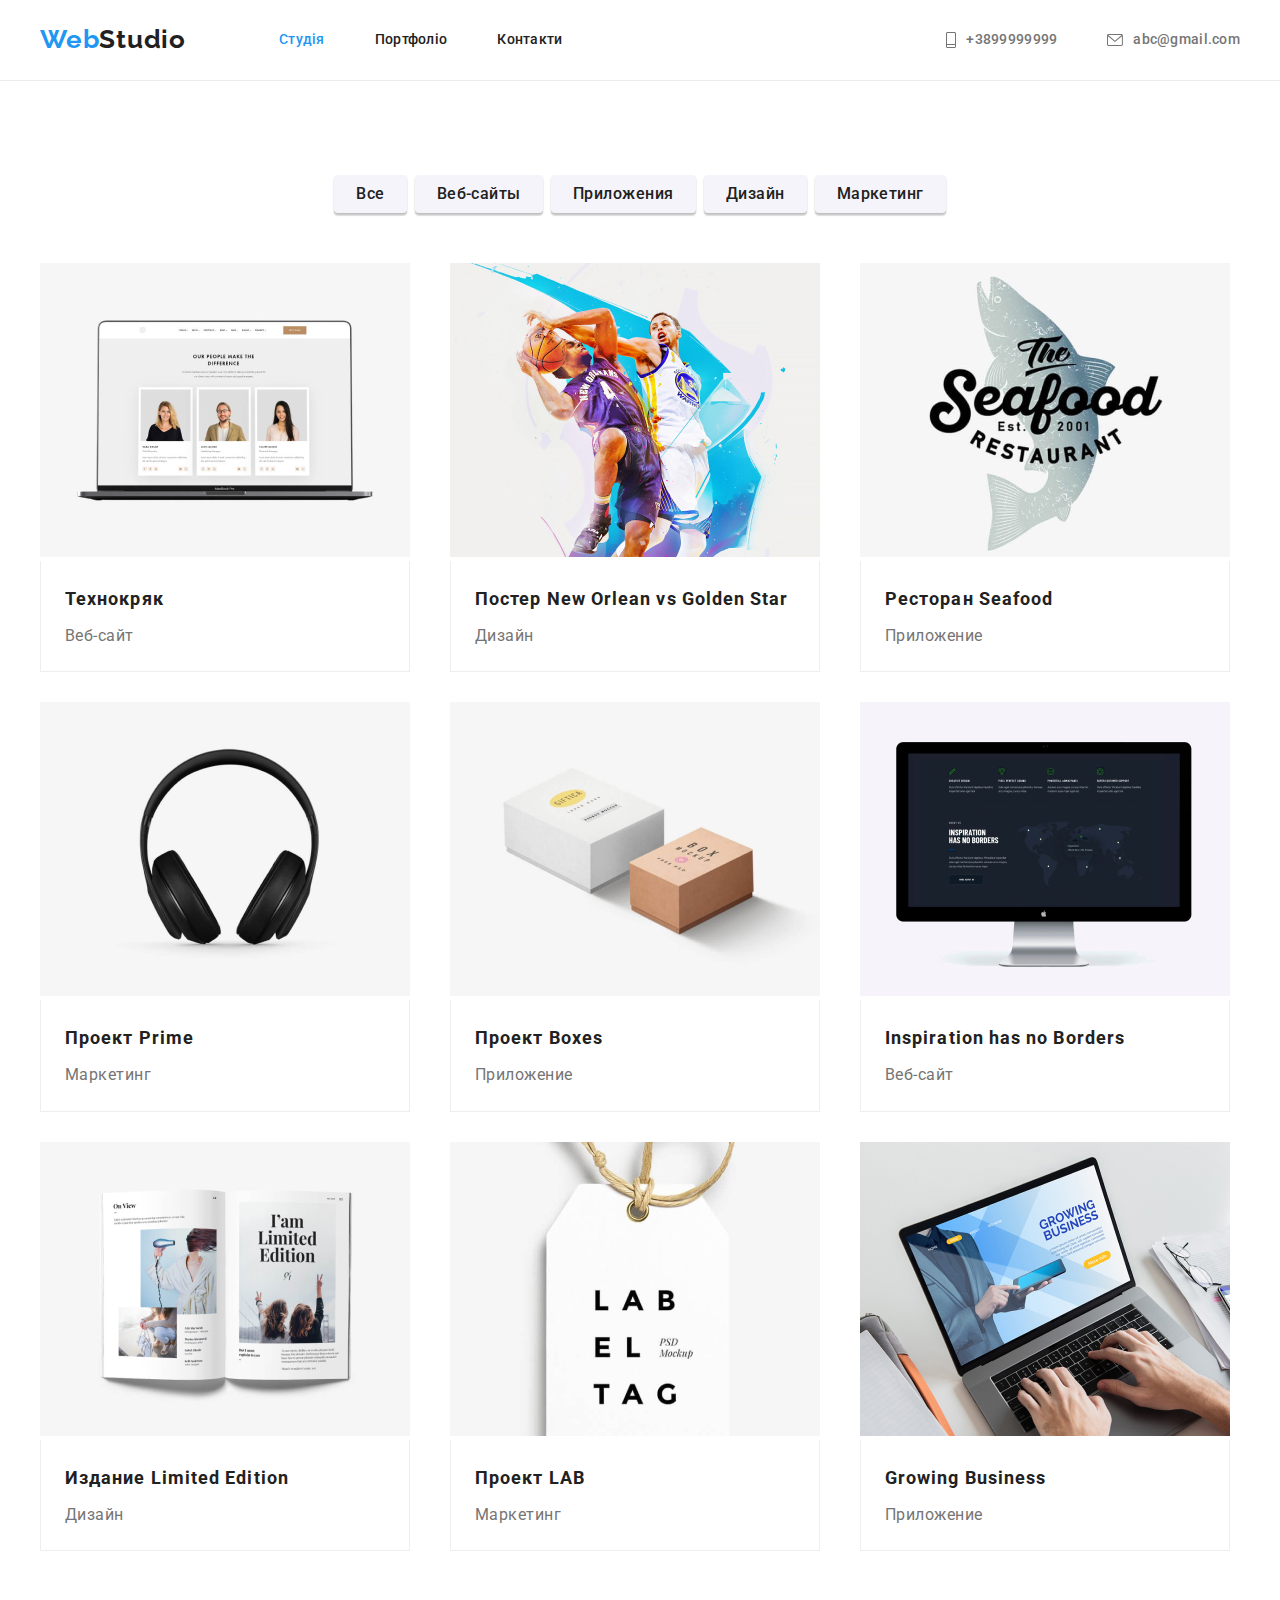
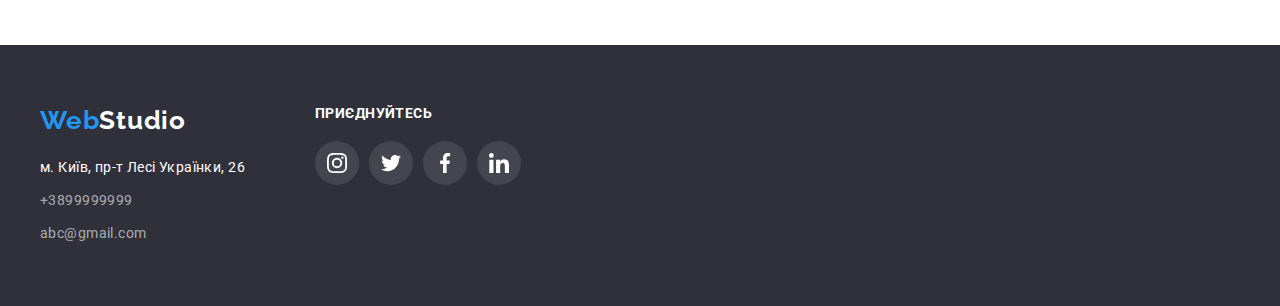
==== portfolio.html @ 0e851c44 "1" ====
<!DOCTYPE html>
<html lang="uk">
  <head>
    <meta charset="UTF-8" />
    <meta http-equiv="X-UA-Compatible" content="IE=edge" />
    <meta name="viewport" content="width=device-width, initial-scale=1.0" />
    <title>goit-markup-hw-01</title>
    <link rel="preconnect" href="https://fonts.googleapis.com"> 
<link rel="preconnect" href="https://fonts.gstatic.com" crossorigin> 

<link rel="preconnect" href="https://fonts.googleapis.com"> 
<link rel="preconnect" href="https://fonts.gstatic.com" crossorigin> 
<link href="https://fonts.googleapis.com/css2?family=Raleway:wght@700&family=Roboto:wght@400;500;700;900&display=swap" rel="stylesheet">
<link
rel="stylesheet"
href="https://cdnjs.cloudflare.com/ajax/libs/modern-normalize/1.1.0/modern-normalize.min.css"
integrity="sha512-wpPYUAdjBVSE4KJnH1VR1HeZfpl1ub8YT/NKx4PuQ5NmX2tKuGu6U/JRp5y+Y8XG2tV+wKQpNHVUX03MfMFn9Q=="
crossorigin="anonymous"
referrerpolicy="no-referrer"
/>

<link rel="stylesheet" href="./styles.css/style.css">


  </head>
   <!-- Унікальний контент сторінки -->
  <body class="body">
    
      <!--Шапка сайту-->
      <header class="header">
        <div class="container">
          <div class=" header-container">
            <nav class="header-nav">
              
              <a class="logo link" href="./index.html"><span class="logo-header">Web</span>Studio</a>
              <ul class="list-nav list">
      
                <li>
                  <a class="link-item current-link studio link" href="./index.html">Студія</a>
                </li>
                <li>
                  <a class="link-item  portfolio link" href="./portfolio.html"> Портфоліо </a>
                  
                </li>
                <li>
                  <a class="link-item contacts link" href="">Контакти </a>
                </li>
               
              </ul>
            </nav>
            
            <ul class="contacts-list list">
              
            <li class="contacts-icon-img">
              
              <a class="link-item contacts-link link" href="tel:+38999999999">+3899999999
                <svg class="contacts-icon" width="10" height="16">
                  <use href="./images/icons.svg#phone"></use>
                </svg>
              </a>
              
            </li>
           
            <li>
              <a class="link-item contacts-item link" href="mailto:abc@gmail.com">abc@gmail.com
              <svg class="contacts-icon" width="16" height="12">
                <use href="./images/icons.svg#mail"></use>
              </svg>
              </a>
              
            </li>
           
            </ul>
        
          </div>
      
        </div>
        
      </header>
    
  <main>
  <!-- navication -->
  
    
  <section class="section-navigation">
   <div class="portfolio  container">
    
        <ul class="list-button list">
    
            <li class="button-item">
            <button class="button">Все</button>
            </li>
            <li class="button-item">
            <button class="button">Веб-сайты</button>
            </li>
            <li class="button-item">
            <button class="button">Приложения</button>
            </li>
            <li class="button-item">
            <button class="button">Дизайн</button>
            </li>
            <li class="button-item">
            <button class="button">Маркетинг</button>
            </li>
            
        </ul>
            
     
            
        <div class="portfolio-box">
              
            <ul class="list list-portfolio">
                <li class="portfolio-item">
                    <a class="card-portfolio button-link" href="">
                        <img src="./images/portfolio/1.jpg" alt="Технокряк">
                    
                       <div class="portfolio-info">
                        <h3 class="section-title-portfolio">
                            Технокряк
                        </h3>
                        <p class="text-portfolio">
                            Веб-сайт
                        </p>
                       </div>
                    </a>
                   
            
                </li>
                <li class="portfolio-item">
                    <a class="card-portfolio button-link" href="">
                        <img src="./images/portfolio/2.jpg" alt="Постер New Orlean vs Golden Star">
                        
                        <div class="portfolio-info">
                        <h3 class="section-title-portfolio">
                            Постер New Orlean vs Golden Star
                        </h3>
                        <p class="text-portfolio">
                            Дизайн
                        </p>
                    </div>
                       
                    </a>
                    
            
                </li>
                <li class="portfolio-item">
                    <a class="card-portfolio button-link" href="">
                        <img src="./images/portfolio/3.jpg" alt="Ресторан Seafood">
                        <div class="portfolio-info">
                            <h3 class="section-title-portfolio">
                                Ресторан Seafood
                            </h3>
                            <p class="text-portfolio">
                                Приложение
                            </p>
                        </div>
                        
                    </a>
                    
            
                </li>
                <li class="portfolio-item">
                    <a class="card-portfolio button-link" href="">
                        <img src="./images/portfolio/4.jpg" alt="Проект Prime">
                    <div class="portfolio-info">
                        <h3 class="section-title-portfolio">
                            Проект Prime
                        </h3>
                        <p class="text-portfolio">
                            Маркетинг
                        </p>
                    </div>
                    
                    </a>
            
                </li>
                <li class="portfolio-item">
                   <a class="card-portfolio button-link" href="">   
                    <img src="./images/portfolio/5.jpg" alt="Проект Boxes">
                    
                    <div class="portfolio-info">
                        <h3 class="section-title-portfolio">
                            Проект Boxes
                        </h3>
                        <p class="text-portfolio">
                            Приложение
                        </p>
                    </div>
                   </a>
            
                </li>
                <li class="portfolio-item">
                    <a class="card-portfolio button-link" href="">
                        <img src="./images/portfolio/6.jpg" alt="Inspiration has no Borders">
                    <div class="portfolio-info">
                        <h3 class="section-title-portfolio">
                            Inspiration has no Borders
                        </h3>
                        <p class="text-portfolio">
                            Веб-сайт
                        </p>
                    </div>
            
                    </a>
                </li>
                <li class="portfolio-item">
                    <a class="card-portfolio button-link" href="">
                        <img src="./images/portfolio/7.jpg" alt="Издание Limited Edition">
                   <div class="portfolio-info">
                    <h3 class="section-title-portfolio">
                        Издание Limited Edition
                    </h3>
                    <p class="text-portfolio">
                        Дизайн
                    </p>
                   </div>
            
                    </a>
                </li>
                <li class="portfolio-item">
                   <a class="card-portfolio button-link" href="">
                    <img src="./images/portfolio/8.jpg" alt="Проект LAB">
                    <div class="portfolio-info">
                        <h3 class="section-title-portfolio">
                            Проект LAB
                        </h3>
                        <p class="text-portfolio">
                            Маркетинг
                        </p>
                
                    </div>
                   </a>
                </li>
                <li class="portfolio-item">
                    <a class="card-portfolio button-link" href="">
                        <img src="./images/portfolio/9.jpg" alt="Growing Business">
                    <div class="portfolio-info">
                        <h3 class="section-title-portfolio">
                            Growing Business
                        </h3>
                        <p class="text-portfolio">
                            Приложение
                        </p>
                    </div>
                    </a>
            
                </li>
                
            </ul>
        </div> 

   </div>
              
      
  </section>
</main>  
       <!--Підвал сайту-->
      <!--Підвал сайту-->
      <footer class="footer">
        <div class="container footer-item">
          
          <div class="footer-content">
          <div class="footer-box">
            <a class="logo-footer link" href=""><span class="logo-color">Web</span>Studio</a>
            
            <address class="address-item">
           
             <a class="link" href=""><span class="address">м. Київ, пр-т Лесі Українки, 26</span></a>
             <a class="contacts-footer link" href="tel:+38999999999">+3899999999</a>
             <a class="contacts-footer link" href="mailto:abc@gmail.com">abc@gmail.com</a>
            </address>
          </div>
            
          
        
        <div>
          <h3 class="footer-title">Приєднуйтесь</h3>
          <ul class="footer-socials list">
            <li class="footer-socials-item">
              <a
                class="footer-socials-link link"
                href=""
                target="_blank"
                rel="noopener noreferrer"
                aria-label="instagram"
              >
                <svg class="footer-socials-icon" width="20" height="20">
                  <use href="./images/icons.svg#instagram"></use>
                </svg>
              </a>
            </li>
            <li class="footer-socials-item">
              <a
                class="footer-socials-link link"
                href=""
                target="_blank"
                rel="noopener noreferrer"
                aria-label="twitter"
              >
                <svg class="footer-socials-icon" width="20" height="20">
                  <use href="./images/icons.svg#twitter"></use>
                </svg>
              </a>
            </li>
            <li class="footer-socials-item">
              <a
                class="footer-socials-link link"
                href=""
                target="_blank"
                rel="noopener noreferrer"
                aria-label="facebook"
              >
                <svg class="footer-socials-icon" width="20" height="20">
                  <use href="./images/icons.svg#facebook"></use>
                </svg>
              </a>
            </li>
            <li class="footer-socials-item">
              <a
                class="footer-socials-link link"
                href=""
                target="_blank"
                rel="noopener noreferrer"
                aria-label="linkedin"
              >
                <svg class="footer-socials-icon" width="20" height="20">
                  <use href="./images/icons.svg#linkedin"></use>
                </svg>
              </a>
            </li>
          </ul>
  
        </div>
  
          
          </div>
         
        </div>
       </footer>
      
</body>

</html>
---- styles.css/style.css ----
/* Шрифти Roboto
Weight 400,500 700 ,900
Raleway
Weight 700
color 
#212121 -h2
#757575-p
#FFFFFF;-hero
 #2196F3;-button-founds
 */
/* root */
/* функция var() */
/* .item{
flex-basis: calc(100%-var(--indent)
(var(--items)-1)/3;
} */
/*     
.list{
    gap: var(--indent);
} */


:root{

    /* fonts */
--main-fount:'Roboto', sans-serif;
--secondary-fount:'Raleway', sans-serif;
/* text colors */
--main-txt-cl-title:#212121;
--main-txt-cl:#757575; 
--main-txt-cl-b-f:#2196F3;
--main-txt:#FFFFFF;
;
/* bg colors */
--dark-bg-cl-hero:#2F303A;
--dark-bg-cl-fet: #E5E5E5;
--dark-bg-cl-tems:#F5F4FA;
--dark-bg-cl-footer:#2F303A;
--accent-bg-cl:#2196F3;
--features-bg-cl:#F5F5F5;
--icons-cl: #AFB1B8;
/* others */
--indent: 30px;
--items: 3; 

}

.container {
    width: 1200px;
    padding-left: 15px;
    padding-right: 15px;
    margin-left: auto;
    margin-right: auto;
  
    /* outline: 2px solid red;
    outline-offset: -2px; */
  }
.body{
font-family: var(--main-fount);
font-style: normal;
margin: 0;
    
}
/* reset styles */
.link{
text-decoration: none;
color:currentColor;
}
.list{
list-style: none;

}

/* Header section */
/* 
 */
.header{

font-weight: 500;
font-size: 14px;
line-height: 1.14;
letter-spacing: 0.02em;
color: var(--main-txt-cl-title);
border-bottom: 1px solid #ECECEC;

}
.header-container{
    align-content: space-between;
    display: flex;
    align-items: center;
    height: 80px;
    margin-right: 0;
    
}
.header-line{
    width: 1600px;
    border: 1px solid #ECECEC;
    border-top:none;
    border-right: none;
    border-left: none;
}

/* header-nav */
.header-nav{
    display: flex;
    align-items: center;
     
}
.list-nav{
    display: flex;
    align-items: center;
    gap: 50px; 
    padding-left: 0;
    margin: 0;

   
}
.link-item {
    display:flex;
    flex-direction:row-reverse;
    align-items: center;
    gap:10px;
    padding-top: 32px;
    padding-bottom: 32px;
    font-weight: 500;
    font-size: 14px;
    line-height: 1.14;
    letter-spacing: 0.02em;
}

.logo{
    margin-right: 93px;
}

.logo-color {
color: var(--accent-bg-cl);
 }
.logo, .logo-footer {
font-family: 'Raleway';
font-style: normal;
font-weight: 700;
font-size: 26px;
line-height: 1.2;
letter-spacing: 0.03em;
 
}
.logo-header{
font-family: 'Raleway';
font-style: normal;
font-weight: 700;
font-size: 26px;
line-height: 1.2;
letter-spacing: 0.03em; 
color: var(--accent-bg-cl);
}

.logo-foter{
font-family: 'Raleway';
font-style: normal;
font-weight: 700;
font-size: 26px;
line-height: 1.2;
letter-spacing: 0.03em;
color: var(--main-txt);

}
.contacts-list{

    display: flex;
    gap: 50px;  
    margin-top: 0;
    margin-bottom: 0;
    margin-left:auto;
    color:currentColor;


    

}


.text{

font-style: normal;
flex-wrap: wrap;
font-weight: 400;
font-size: 14px;
line-height: 1.71;
/* or 171% */
letter-spacing: 0.03em;
margin: 0;




color: var(--main-txt-cl);

}
.title{
  
   margin: 0;
   padding-top: 94px;
    
   font-weight: 700;
   font-size: 36px;
   line-height: 1.17;
   text-align: center;
   letter-spacing: 0.03em;
   color: var(--main-txt-cl-title);

}




.list-nav :hover,
.list-nav :focus,
.list-nav :active {

color: var(--accent-bg-cl);
caret-color: var(--accent-bg-cl);
}

/* Contacts  */
.contacts-link,
.contacts-item {
color: var(--main-txt-cl);

}
.contacts-item{
font-weight: 500;
font-size: 14px;
line-height: 1.14;
letter-spacing: 0.02em;

color: var(--main-txt-cl);

}
/* Contacts icon */
.contacts-list{
 
display:flex;  
flex-wrap: wrap;

align-items: center;
justify-content:center;
}

.contacts-icon{
  
fill: currentColor; 

} 

.portfolio-item{
flex-basis: calc((100% - 60px) / 3);
}
.studio-current {
color: var(--accent-bg-cl);
}
.portfolio-current {
 color: var(--accent-bg-cl);   
}
.contacts-list :hover,
.contacts-list :focus {
color: var(--accent-bg-cl);

}
.contacts-list {
    padding-left: 0;
}

/* hero */
.hero{
    
 
    height: 600px;
    
    margin-left: auto;
    margin-right: auto;
    padding-top: 200px;
    padding-bottom: 200px;
    background-repeat: no-repeat;

    background-image: linear-gradient(rgba(47, 48, 58, 0.4),rgba(47, 48, 58, 0.4)), url(../images/hero.jpg); 

     background-position: center;

    background-color: var(--dark-bg-cl-hero);
    font-weight: 900;
    font-size: 44px;
    line-height: 1.36;
    text-align: center;
    letter-spacing: 0.06em;
    text-transform: uppercase;
    color: var(--main-txt);

}
.hero-img{
    position: absolute;
    width: 1600px;
    height: 600px;
    left: 0px;
    top: 80px;
    /* ; */
    background: rgba(47, 48, 58, 0.4);
    /* max-width: 1600px;
    max-height: 600px; */
}
.title-hero{
    
    width: 696px;
    font-weight: 900;
    font-size: 44px;
    line-height: 1.36;
    text-align: center;
    letter-spacing: 0.06em;
    text-transform: uppercase;
    color: var(--main-txt);
    margin: 0 auto;
}

.button-hero{
    
display: block;
margin-left: auto;
margin-right: auto;
min-width: 200px;
padding-top: 10px;
padding-right: 32px;
padding-bottom: 10px;
padding-left: 32px;

font-family: inherit;
font-weight: 700;
font-size: 16px;
line-height: 1.88;
align-items: center;
text-align: center;
letter-spacing: 0.06em;
border-radius: 4px;
background-color: var(--accent-bg-cl);
color: var(--main-txt);
box-shadow: 0px 4px 4px rgba(0, 0, 0, 0.15);
}

.btn-hero{
margin-left: auto;
margin-right: auto;
margin-top: 30px;
padding:6px 22px;
}

.section-title{
font-weight:700;
font-size: 14px;
line-height: 1.14;
letter-spacing: 0.03em;
text-transform: uppercase;
color: var(--main-txt-cl-title);
margin-bottom: 10px;
margin-top: 0px;
}
.section-title-item{

font-size: 14px;
line-height: 1.14;
letter-spacing: 0.03em;
text-transform: uppercase;

color: var(--main-txt-cl-title);

}


.section-features{
    /* align-content: flex-start; */
    
    justify-content:space-between;
  
    align-items: center;
    justify-content:start;
    margin: 0;
    padding-top: 94px;
    padding-right: 0px;
    padding-bottom: 94px;
    padding-left: 0px;
 
}
.list-features{
    display: flex;
    gap: 30px;
    
 
    margin: 0;
    margin-top: 0;
    
}
.list-features-item{
    width: 270px;
   
}
.features-img{
    display: flex;
    align-items: center;
    justify-content: center;
    /* width: 270px; */
    height:120px;

    border-radius: 4px;
    
    margin-bottom: 30px;
    background-color: var(--dark-bg-cl-tems);
}

.list-occupation{
    justify-content: space-between;
    display: flex;
    gap: 30px;
    margin: 0;
    padding: 0;
    
}

/* Works */

.works{
   

    justify-content:start;
    align-items:center;
   

    margin: 0 auto;
    padding-top: 0px;
    padding-right: 0px;
    padding-bottom: 94px;
    padding-left: 0px;
}

.title-works{

    padding: 0;
}
/* team */
.section-team{
    /* display: flex; */
    align-items: center;
    justify-content:start;
    align-items:center;
    padding-top: 94px;
    padding-bottom: 94px;
    
}
.list-team{
    /* justify-content:space-between; */
    display: flex;
    flex-wrap: wrap;
    gap: var(--indent);
    margin: 0;
   padding: 0;
    /* flex-basis: calc((100% - var(--indent) * (var(--items) - 1)) / var(--items)); */
    
    
}
.title-team{
  
    margin-bottom: 50px;
    padding:0;
}


.team-item{
    margin:0;
    flex-basis: calc((100% - 90px) / 4);
    box-shadow: 0px 1px 3px rgba(0, 0, 0, 0.12), 0px 1px 1px rgba(0, 0, 0, 0.14), 0px 2px 1px rgba(0, 0, 0, 0.2);
    border-radius: 0px 0px 4px 4px;
    background-color: var(--main-txt);
    flex-wrap: wrap;
    gap: 30px;

}
.card-team{
    padding-top: 30px;
    padding-bottom: 30px;
}


.section-title-team{
    margin: 0px;

    font-weight: 500; 
    font-size: 16px;
    line-height: 1.19;
    text-align: center;
    letter-spacing: 0.03em;
    color: var(--main-txt-cl-title);

    
    }
    
    .text-team{
    margin-top: 10px;
    margin-bottom: 16px;
    
    font-weight: 400;   
    font-size: 16px;
    line-height: 1.2;
    text-align: center;
    letter-spacing: 0.03em;
    
    color: var(--main-txt-cl);
    }
    
    
    .section-team{
        
    letter-spacing: 0.03em;
    color: var(--main-txt-cl-title);
    background-color: var(--dark-bg-cl-tems);
    padding-top: 94px;
    }
/* Social icons */
.socials {
    display: flex;
    align-items: center;
    justify-content: center;
    gap: 10px;
    padding-left: 0px;
      
    }
      

.socials-link {
    display: flex;
    align-items: center;
    justify-content: center;
    width: 44px;
    height: 44px;
   
    color: #AFB1B8;
    background-color: #ffffff;
    border-radius: 50%;
    }
      
.socials-link:hover,
.socials-link:focus {
    background-color:var(--accent-bg-cl);
    color:#ffffff;
    }
      
.socials-icon {
    fill: currentColor;
    }
/* Client */
.client{
    display: flex;
    flex-wrap: wrap;
    align-items: center;
    justify-content: center;
    padding-bottom: 94px;
    margin: 0 auto;
   
}
.client-link:hover,
.client-link:focus {
    border-color: 1px solid var(--accent-bg-cl);
  
    color:var(--accent-bg-cl);
  
}

.client-link{
    display: flex;
    justify-content: center;
    align-items: center;
    width: 170px;
    height: 92px;
    border: 1px solid var(--icons-cl);
    color:var(--icons-cl);
    border-radius: 4px;
  
}
.client-icon{
fill:currentColor; 
}

.title-client{
    margin-bottom: 50px;
}
.client-list{
    display: flex;
    flex-wrap: wrap;
    align-items: center;
    justify-content: center;
    margin: 0 auto;
    padding: 0px;
    fill: var(--accent-bg-cl);
    
    color:var(--icons-cl);
}

.client-item:not(:nth-child(6n)){
    margin-right: 30px;
}

    /* footer */

.footer{
    
    padding: 60px 0px;
    flex-direction:column;
   
    background-color: var(--dark-bg-cl-footer);
    color: var(--main-txt);
   
}
.footer-title{

    display: block;
    align-items: center;
    justify-content: center;
    
    font-style: normal;
    font-weight: 700;
    font-size: 14px;
    line-height: 16px;
    letter-spacing: 0.03em; 
    text-transform: uppercase;
    color: var(--main-txt);
    margin: 0 auto;
    padding: 0 auto;
    
  
}
.footer-item{
    display:flex;
    flex-direction: column;
    
     background-color: var(--dark-bg-cl-footer);
 }   
 .footer-box{
     margin-right: 70px;
 }
.footer-content{
    display: flex;

}
.address-item{
   
    margin-top: 20px;
}

 .address{
     display: block;
    font-style: normal;
    font-weight: 400;
    font-size: 14px;
    line-height: 1.71;
    letter-spacing: 0.03em;
    color: var(--main-txt);
    
 }
 /* Footer icons */
 .footer-socials {
    display: flex;
    align-items: center;
    justify-content: center;
    gap: 10px;
    padding-left: 0 ;
    margin:0 auto;
      
    }
      
.footer-socials-link {
    display: flex;
    align-items: center;
    justify-content: center;
    width: 44px;
    height: 44px;

  
   
    color: #FFFFFF;
    background-color:rgba(255, 255, 255, 0.1);
    border-radius: 50%;
    }
      
.footer-socials-link:hover,
.footer-socials-link:focus {
    background-color:var(--accent-bg-cl);
    }
      
.footer-socials-icon {
    fill: currentColor;
    }
.footer-socials{
    padding-top: 20px;
}

 /* portfolio css */
 .header-portfolio{
    background-color: var(--dark-bg-cl-fet);
    }
    
.button-item{
    flex-wrap: wrap;
       
}
.button{
     padding:6px 22px;
    font-style: normal;     
    font-weight: 500;
    font-size: 16px;
    line-height: 1.62;
    text-align: center;
    letter-spacing: 0.03em; 
    font: inherit;
    cursor: pointer;
    border: none;
    border-radius: 4px;
    
    color: var(--main-txt-cl-title);
    background-color:var(--dark-bg-cl-tems);
    box-shadow: 0px 3px 1px rgba(0, 0, 0, 0.1), 0px 1px 2px rgba(0, 0, 0, 0.08), 0px 2px 2px rgba(0, 0, 0, 0.12);
    }
    
.button:hover,
.button:focus,
.button:active{
    
    font-style: normal;     
    font-weight: 500;
    font-size: 16px;
    line-height: 1.62;
    text-align: center;
    letter-spacing: 0.03em; 
    color: var(--main-txt);
    background-color: var(--accent-bg-cl);
    
    
    }
    
        
.button-link{
       
    color: var(--main-txt-cl-title);
    text-decoration: none;
    
}
.contacts-footer {
    display: flex;
    margin-top: 9px;
    
    font-family: 'Roboto';
    font-style: normal;
    font-weight: 400;
    font-size: 14px;
    line-height: 1.71;
    letter-spacing: 0.03em;
    color: rgba(255, 255, 255, 0.6);
    
    }
.current-link{
    color: var(--accent-bg-cl);
}
    
.section-title-portfolio{
    font-style: normal;
    font-weight: 700;
    font-size: 18px;
    line-height: 2;
    letter-spacing: 0.06em;
    margin-top: 0px;
    margin-bottom: 4px;
    
    color: var(--main-txt-cl-title);
    }
.text-portfolio {
    font-style: normal;
    font-weight: 400;
    font-size: 16px;
    line-height:1.9;
    margin: 0;
    letter-spacing: 0.03em;
    
    color: var(--main-txt-cl);
}
.list-button {
   
    display:flex;
    gap:8px;
       
    justify-content: center;
    align-items:center;
    margin-top: 0;
    margin-bottom: 50px;
    padding: 0px;
        
    font: inherit;
    cursor: pointer;
    border: none;
    border-radius: 4px;
        
        
    font-weight: 500;
    font-size: 16px;
    line-height: 1.62;
    letter-spacing: 0.03em;
    cursor: pointer;
    color: var(--main-txt);
    
    
    }
.section-navigation{
    display: flex;
    flex-wrap: wrap;
    padding: 94px 0px;
        
    background-color: var(--main-txt)
    }
.portfolio-info{
    padding-top: 20px;
    padding-right: 24px;
    padding-bottom: 20px;
    padding-left: 24px;
    margin: 0;
    
    border-right:1px solid #EEEEEE;
    border-bottom:1px solid #EEEEEE;
    border-left:1px solid #EEEEEE;
        
    
    }
.portfolio-nav {
    display: flex;
    gap:30px;
    flex-wrap: wrap;
    justify-content: center;
    margin-right: auto; 
    margin-left: auto;
    padding-left: 0;
    }
    .list-portfolio {
    display: flex;
    gap:30px;
    flex-wrap: wrap;
      
    margin: 0 auto;
    padding-left: 0;
    padding-bottom: 0px;
       
    }
    
.list-portfolio:nth-child(4n + 1)
    {
    padding-bottom: 30px;
    } 
.list-portfolio:last-child{
    padding-bottom: 0px;
    }
.card-portfolio{
    display: inline-block;   
    margin: 0;
    background: #FFFFFF;
    padding-bottom: 0px;
      
    }
.card-portfolio:hover,
.card-portfolio:focus
    {
box-shadow: 0px 4px 4px rgba(0, 0, 0, 0.15);
    }
.portfolio-box{

    background-color: var(--main-txt);
       
    }
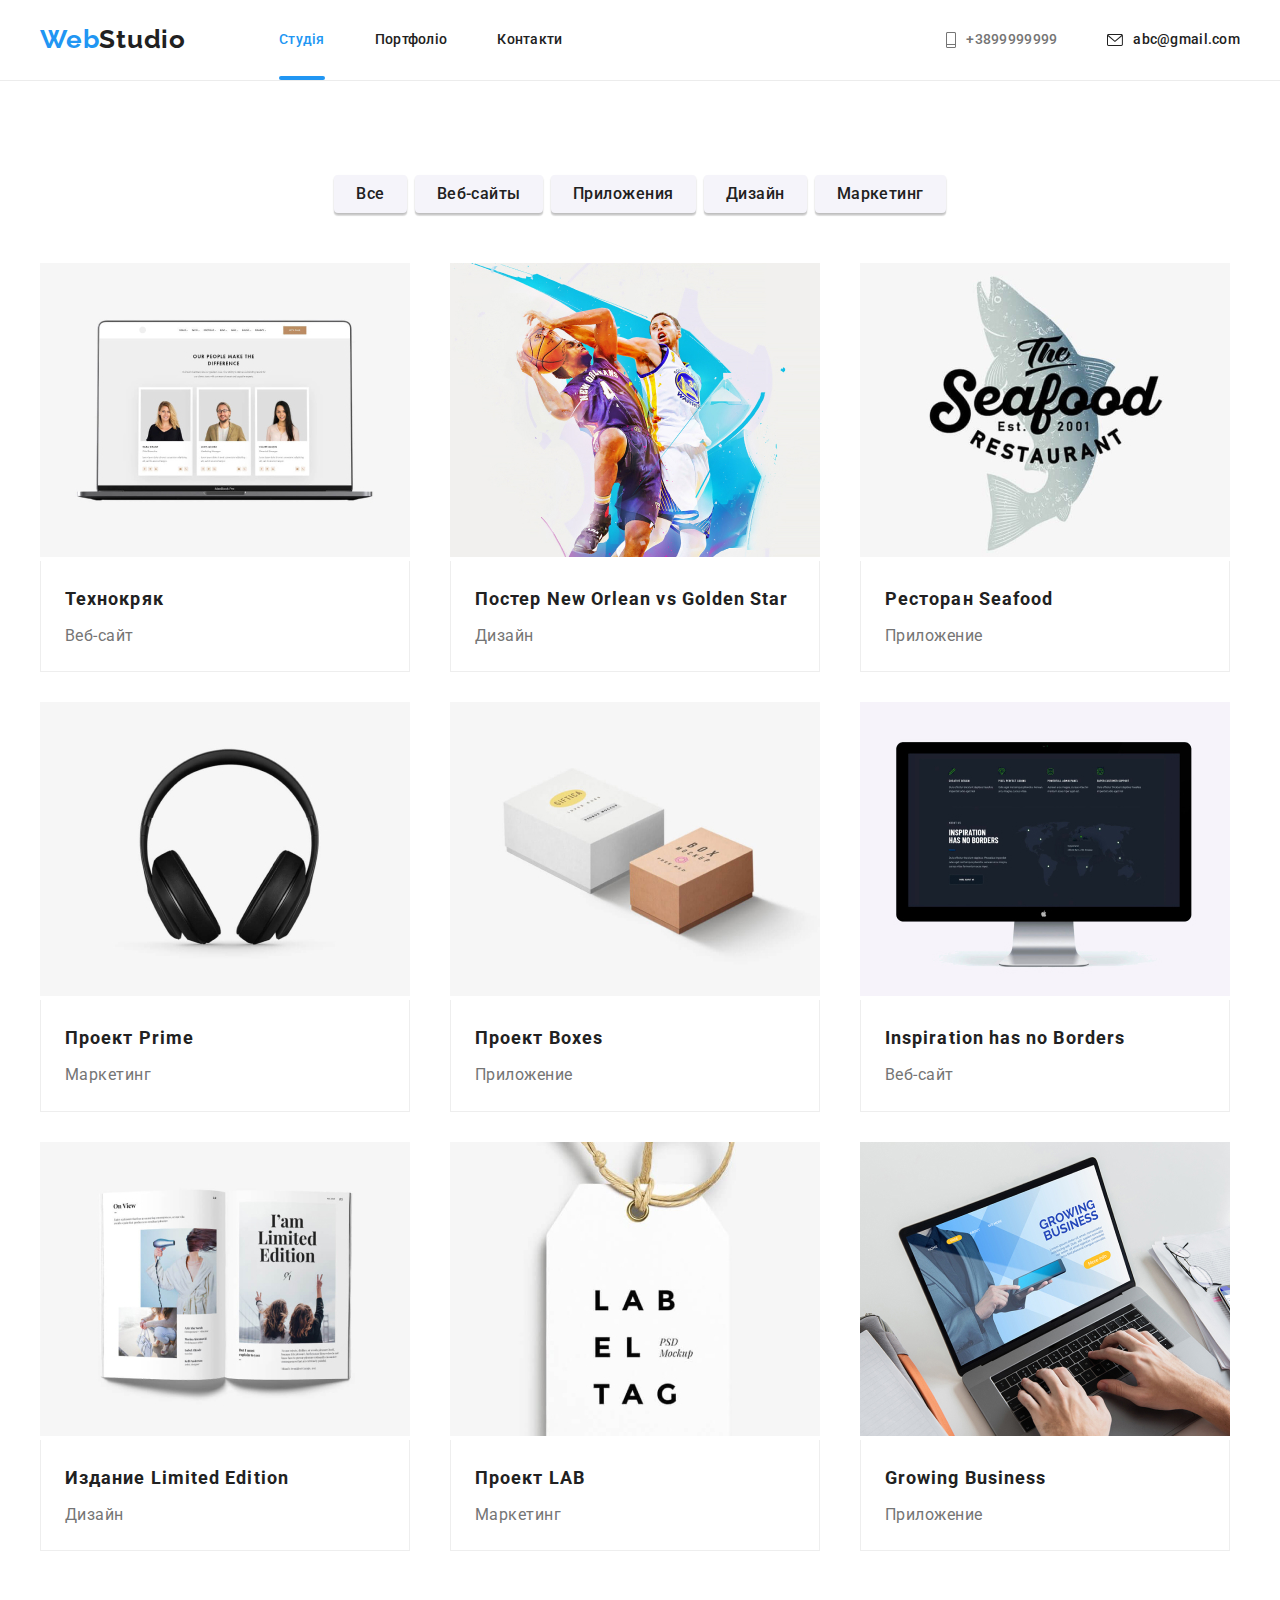
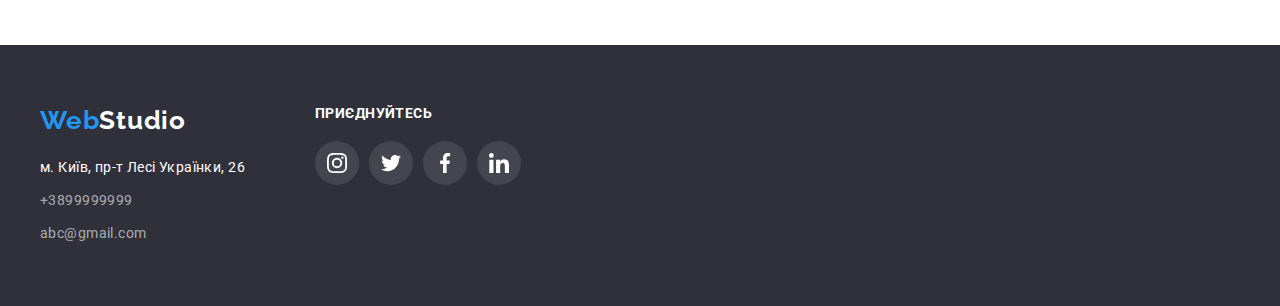
==== commit df39ffab: "1" ====
--- a/portfolio.html
+++ b/portfolio.html
@@ -5,339 +5,363 @@
     <meta http-equiv="X-UA-Compatible" content="IE=edge" />
     <meta name="viewport" content="width=device-width, initial-scale=1.0" />
     <title>goit-markup-hw-01</title>
-    <link rel="preconnect" href="https://fonts.googleapis.com"> 
-<link rel="preconnect" href="https://fonts.gstatic.com" crossorigin> 
-
-<link rel="preconnect" href="https://fonts.googleapis.com"> 
-<link rel="preconnect" href="https://fonts.gstatic.com" crossorigin> 
-<link href="https://fonts.googleapis.com/css2?family=Raleway:wght@700&family=Roboto:wght@400;500;700;900&display=swap" rel="stylesheet">
-<link
-rel="stylesheet"
-href="https://cdnjs.cloudflare.com/ajax/libs/modern-normalize/1.1.0/modern-normalize.min.css"
-integrity="sha512-wpPYUAdjBVSE4KJnH1VR1HeZfpl1ub8YT/NKx4PuQ5NmX2tKuGu6U/JRp5y+Y8XG2tV+wKQpNHVUX03MfMFn9Q=="
-crossorigin="anonymous"
-referrerpolicy="no-referrer"
-/>
-
-<link rel="stylesheet" href="./styles.css/style.css">
-
-
+    <link rel="preconnect" href="https://fonts.googleapis.com" />
+    <link rel="preconnect" href="https://fonts.gstatic.com" crossorigin />
+
+    <link rel="preconnect" href="https://fonts.googleapis.com" />
+    <link rel="preconnect" href="https://fonts.gstatic.com" crossorigin />
+    <link
+      href="https://fonts.googleapis.com/css2?family=Raleway:wght@700&family=Roboto:wght@400;500;700;900&display=swap"
+      rel="stylesheet"
+    />
+    <link
+      rel="stylesheet"
+      href="https://cdnjs.cloudflare.com/ajax/libs/modern-normalize/1.1.0/modern-normalize.min.css"
+      integrity="sha512-wpPYUAdjBVSE4KJnH1VR1HeZfpl1ub8YT/NKx4PuQ5NmX2tKuGu6U/JRp5y+Y8XG2tV+wKQpNHVUX03MfMFn9Q=="
+      crossorigin="anonymous"
+      referrerpolicy="no-referrer"
+    />
+
+    <link rel="stylesheet" href="./styles.css/style.css" />
   </head>
-   <!-- Унікальний контент сторінки -->
+  <!-- Унікальний контент сторінки -->
   <body class="body">
-    
-      <!--Шапка сайту-->
-      <header class="header">
-        <div class="container">
-          <div class=" header-container">
-            <nav class="header-nav">
-              
-              <a class="logo link" href="./index.html"><span class="logo-header">Web</span>Studio</a>
-              <ul class="list-nav list">
-      
-                <li>
-                  <a class="link-item current-link studio link" href="./index.html">Студія</a>
-                </li>
-                <li>
-                  <a class="link-item  portfolio link" href="./portfolio.html"> Портфоліо </a>
-                  
-                </li>
-                <li>
-                  <a class="link-item contacts link" href="">Контакти </a>
-                </li>
-               
-              </ul>
-            </nav>
-            
-            <ul class="contacts-list list">
-              
+    <!--Шапка сайту-->
+    <header class="header">
+      <div class="container">
+        <div class="header-container">
+          <nav class="header-nav">
+            <a class="logo link" href="./index.html"
+              ><span class="logo-header">Web</span>Studio</a
+            >
+            <ul class="list-nav list">
+              <li>
+                <a
+                  class="link-item current-link studio link"
+                  href="./index.html"
+                  >Студія</a
+                >
+              </li>
+              <li>
+                <a class="link-item portfolio link" href="./portfolio.html">
+                  Портфоліо
+                </a>
+              </li>
+              <li>
+                <a class="link-item contacts link" href="">Контакти </a>
+              </li>
+            </ul>
+          </nav>
+
+          <ul class="contacts-list list">
             <li class="contacts-icon-img">
-              
-              <a class="link-item contacts-link link" href="tel:+38999999999">+3899999999
+              <a class="link-item contacts-link link" href="tel:+38999999999"
+                >+3899999999
                 <svg class="contacts-icon" width="10" height="16">
                   <use href="./images/icons.svg#phone"></use>
                 </svg>
               </a>
-              
-            </li>
-           
+            </li>
+
             <li>
-              <a class="link-item contacts-item link" href="mailto:abc@gmail.com">abc@gmail.com
-              <svg class="contacts-icon" width="16" height="12">
-                <use href="./images/icons.svg#mail"></use>
-              </svg>
+              <a
+                class="link-item contacts-item link"
+                href="mailto:abc@gmail.com"
+                >abc@gmail.com
+                <svg class="contacts-icon" width="16" height="12">
+                  <use href="./images/icons.svg#mail"></use>
+                </svg>
               </a>
-              
-            </li>
-           
+            </li>
+          </ul>
+        </div>
+      </div>
+    </header>
+
+    <main>
+      <!-- navication -->
+
+      <section class="section-navigation">
+        <div class="portfolio container">
+          <ul class="list-button list">
+            <li class="button-item">
+              <button class="button">Все</button>
+            </li>
+            <li class="button-item">
+              <button class="button">Веб-сайты</button>
+            </li>
+            <li class="button-item">
+              <button class="button">Приложения</button>
+            </li>
+            <li class="button-item">
+              <button class="button">Дизайн</button>
+            </li>
+            <li class="button-item">
+              <button class="button">Маркетинг</button>
+            </li>
+          </ul>
+
+          <div class="portfolio-box">
+            <ul class="list list-portfolio">
+              <li class="portfolio-item">
+                <a class="card-portfolio button-link" href="">
+                <div class="portfolio-img">
+                  
+                  <img src="./images/portfolio/1.jpg" alt="Технокряк" />
+                  <div class="overlay">
+                    <p class="overlay-text">
+                      Ресурс пропонує комплексні пропозиції з різним рівнем функціоналу та сервісів. Все це дозволить відвідувачу отримати вичерпні відомості про компанію чи приватну особу.
+                    </p>
+                    
+                  </div>
+                  
+                </div>
+                  <div class="portfolio-info">
+                    <h3 class="section-title-portfolio">Технокряк</h3>
+                    <p class="text-portfolio">Веб-сайт</p>
+                  </div>
+                </a>
+                
+              </li>
+              <li class="portfolio-item">
+                <a class="card-portfolio button-link" href="">
+                 <div class="portfolio-img">
+                  <img
+                  src="./images/portfolio/2.jpg"
+                  alt="Постер New Orlean vs Golden Star"/>
+
+                  <div class="overlay">
+                  <p class="overlay-text">
+                    Ресурс пропонує комплексні пропозиції з різним рівнем функціоналу та сервісів. Все це дозволить відвідувачу отримати вичерпні відомості про компанію чи приватну особу.
+                  </p>
+                </div>
+                 </div>
+                  
+
+                  <div class="portfolio-info">
+                    <h3 class="section-title-portfolio">
+                      Постер New Orlean vs Golden Star
+                    </h3>
+                    <p class="text-portfolio">Дизайн</p>
+                  </div>
+                </a>
+              </li>
+              <li class="portfolio-item">
+                <a class="card-portfolio button-link" href="">
+                  <div class="portfolio-img">
+                  <img src="./images/portfolio/3.jpg" alt="Ресторан Seafood" />
+                  <div class="overlay">
+                    <p class="overlay-text">
+                      Ресурс пропонує комплексні пропозиції з різним рівнем функціоналу та сервісів. Все це дозволить відвідувачу отримати вичерпні відомості про компанію чи приватну особу.
+                    </p>
+                  </div>
+                  </div>
+
+               
+                  <div class="portfolio-info">
+                    <h3 class="section-title-portfolio">Ресторан Seafood</h3>
+                    <p class="text-portfolio">Приложение</p>
+                  </div>
+                </a>
+              </li>
+              <li class="portfolio-item">
+                <a class="card-portfolio button-link" href="">
+                  
+                  <div class="portfolio-img">
+                    <img src="./images/portfolio/4.jpg" alt="Проект Prime" />
+                    <div class="overlay">
+                      <p class="overlay-text">
+                        Ресурс пропонує комплексні пропозиції з різним рівнем функціоналу та сервісів. Все це дозволить відвідувачу отримати вичерпні відомості про компанію чи приватну особу.
+                      </p>
+                    </div>
+                    </div>
+                  <div class="portfolio-info">
+                    <h3 class="section-title-portfolio">Проект Prime</h3>
+                    <p class="text-portfolio">Маркетинг</p>
+                  </div>
+                </a>
+              </li>
+              <li class="portfolio-item">
+                <a class="card-portfolio button-link" href="">
+                 
+                  <div class="portfolio-img">
+                    <img src="./images/portfolio/5.jpg" alt="Проект Boxes" />
+                    <div class="overlay">
+                      <p class="overlay-text">
+                        Ресурс пропонує комплексні пропозиції з різним рівнем функціоналу та сервісів. Все це дозволить відвідувачу отримати вичерпні відомості про компанію чи приватну особу.
+                      </p>
+                    </div>
+                    </div>
+                  <div class="portfolio-info">
+                    <h3 class="section-title-portfolio">Проект Boxes</h3>
+                    <p class="text-portfolio">Приложение</p>
+                  </div>
+                </a>
+              </li>
+              <li class="portfolio-item">
+                <a class="card-portfolio button-link" href="">
+                  <div class="portfolio-img">
+                    <img
+                    src="./images/portfolio/6.jpg"
+                    alt="Inspiration has no Borders"/>
+                    <div class="overlay">
+                      <p class="overlay-text">
+                        Ресурс пропонує комплексні пропозиції з різним рівнем функціоналу та сервісів. Все це дозволить відвідувачу отримати вичерпні відомості про компанію чи приватну особу.
+                      </p>
+                    </div>
+                    </div>
+                  <div class="portfolio-info">
+                    <h3 class="section-title-portfolio">
+                      Inspiration has no Borders
+                    </h3>
+                    <p class="text-portfolio">Веб-сайт</p>
+                  </div>
+                </a>
+              </li>
+              <li class="portfolio-item">
+                <a class="card-portfolio button-link" href="">
+                 
+                   <div class="portfolio-img">
+                    <img
+                    <img
+                    src="./images/portfolio/7.jpg"
+                    alt="Издание Limited Edition"
+                  />
+                    <div class="overlay">
+                      <p class="overlay-text">
+                        Ресурс пропонує комплексні пропозиції з різним рівнем функціоналу та сервісів. Все це дозволить відвідувачу отримати вичерпні відомості про компанію чи приватну особу.
+                      </p>
+                    </div>
+                    </div>
+                  <div class="portfolio-info">
+                    <h3 class="section-title-portfolio">
+                      Издание Limited Edition
+                    </h3>
+                    <p class="text-portfolio">Дизайн</p>
+                  </div>
+                </a>
+              </li>
+              <li class="portfolio-item">
+                <a class="card-portfolio button-link" href="">
+                
+                  <div class="portfolio-img">
+                    <img src="./images/portfolio/8.jpg" alt="Проект LAB" />
+                    <div class="overlay">
+                      <p class="overlay-text">
+                        Ресурс пропонує комплексні пропозиції з різним рівнем функціоналу та сервісів. Все це дозволить відвідувачу отримати вичерпні відомості про компанію чи приватну особу.
+                      </p>
+                    </div>
+                    </div>
+                  <div class="portfolio-info">
+                    <h3 class="section-title-portfolio">Проект LAB</h3>
+                    <p class="text-portfolio">Маркетинг</p>
+                  </div>
+                </a>
+              </li>
+              <li class="portfolio-item">
+                <a class="card-portfolio button-link" href="">
+                  <div class="portfolio-img">
+                    <img src="./images/portfolio/9.jpg" alt="Growing Business" />
+                    <div class="overlay">
+                      <p class="overlay-text">
+                        Ресурс пропонує комплексні пропозиції з різним рівнем функціоналу та сервісів. Все це дозволить відвідувачу отримати вичерпні відомості про компанію чи приватну особу.
+                      </p>
+                    </div>
+                    </div>
+                  <div class="portfolio-info">
+                    <h3 class="section-title-portfolio">Growing Business</h3>
+                    <p class="text-portfolio">Приложение</p>
+                  </div>
+                </a>
+              </li>
             </ul>
-        
           </div>
-      
         </div>
-        
-      </header>
-    
-  <main>
-  <!-- navication -->
-  
-    
-  <section class="section-navigation">
-   <div class="portfolio  container">
-    
-        <ul class="list-button list">
-    
-            <li class="button-item">
-            <button class="button">Все</button>
-            </li>
-            <li class="button-item">
-            <button class="button">Веб-сайты</button>
-            </li>
-            <li class="button-item">
-            <button class="button">Приложения</button>
-            </li>
-            <li class="button-item">
-            <button class="button">Дизайн</button>
-            </li>
-            <li class="button-item">
-            <button class="button">Маркетинг</button>
-            </li>
-            
-        </ul>
-            
-     
-            
-        <div class="portfolio-box">
-              
-            <ul class="list list-portfolio">
-                <li class="portfolio-item">
-                    <a class="card-portfolio button-link" href="">
-                        <img src="./images/portfolio/1.jpg" alt="Технокряк">
-                    
-                       <div class="portfolio-info">
-                        <h3 class="section-title-portfolio">
-                            Технокряк
-                        </h3>
-                        <p class="text-portfolio">
-                            Веб-сайт
-                        </p>
-                       </div>
-                    </a>
-                   
-            
-                </li>
-                <li class="portfolio-item">
-                    <a class="card-portfolio button-link" href="">
-                        <img src="./images/portfolio/2.jpg" alt="Постер New Orlean vs Golden Star">
-                        
-                        <div class="portfolio-info">
-                        <h3 class="section-title-portfolio">
-                            Постер New Orlean vs Golden Star
-                        </h3>
-                        <p class="text-portfolio">
-                            Дизайн
-                        </p>
-                    </div>
-                       
-                    </a>
-                    
-            
-                </li>
-                <li class="portfolio-item">
-                    <a class="card-portfolio button-link" href="">
-                        <img src="./images/portfolio/3.jpg" alt="Ресторан Seafood">
-                        <div class="portfolio-info">
-                            <h3 class="section-title-portfolio">
-                                Ресторан Seafood
-                            </h3>
-                            <p class="text-portfolio">
-                                Приложение
-                            </p>
-                        </div>
-                        
-                    </a>
-                    
-            
-                </li>
-                <li class="portfolio-item">
-                    <a class="card-portfolio button-link" href="">
-                        <img src="./images/portfolio/4.jpg" alt="Проект Prime">
-                    <div class="portfolio-info">
-                        <h3 class="section-title-portfolio">
-                            Проект Prime
-                        </h3>
-                        <p class="text-portfolio">
-                            Маркетинг
-                        </p>
-                    </div>
-                    
-                    </a>
-            
-                </li>
-                <li class="portfolio-item">
-                   <a class="card-portfolio button-link" href="">   
-                    <img src="./images/portfolio/5.jpg" alt="Проект Boxes">
-                    
-                    <div class="portfolio-info">
-                        <h3 class="section-title-portfolio">
-                            Проект Boxes
-                        </h3>
-                        <p class="text-portfolio">
-                            Приложение
-                        </p>
-                    </div>
-                   </a>
-            
-                </li>
-                <li class="portfolio-item">
-                    <a class="card-portfolio button-link" href="">
-                        <img src="./images/portfolio/6.jpg" alt="Inspiration has no Borders">
-                    <div class="portfolio-info">
-                        <h3 class="section-title-portfolio">
-                            Inspiration has no Borders
-                        </h3>
-                        <p class="text-portfolio">
-                            Веб-сайт
-                        </p>
-                    </div>
-            
-                    </a>
-                </li>
-                <li class="portfolio-item">
-                    <a class="card-portfolio button-link" href="">
-                        <img src="./images/portfolio/7.jpg" alt="Издание Limited Edition">
-                   <div class="portfolio-info">
-                    <h3 class="section-title-portfolio">
-                        Издание Limited Edition
-                    </h3>
-                    <p class="text-portfolio">
-                        Дизайн
-                    </p>
-                   </div>
-            
-                    </a>
-                </li>
-                <li class="portfolio-item">
-                   <a class="card-portfolio button-link" href="">
-                    <img src="./images/portfolio/8.jpg" alt="Проект LAB">
-                    <div class="portfolio-info">
-                        <h3 class="section-title-portfolio">
-                            Проект LAB
-                        </h3>
-                        <p class="text-portfolio">
-                            Маркетинг
-                        </p>
-                
-                    </div>
-                   </a>
-                </li>
-                <li class="portfolio-item">
-                    <a class="card-portfolio button-link" href="">
-                        <img src="./images/portfolio/9.jpg" alt="Growing Business">
-                    <div class="portfolio-info">
-                        <h3 class="section-title-portfolio">
-                            Growing Business
-                        </h3>
-                        <p class="text-portfolio">
-                            Приложение
-                        </p>
-                    </div>
-                    </a>
-            
-                </li>
-                
-            </ul>
-        </div> 
-
-   </div>
-              
-      
-  </section>
-</main>  
-       <!--Підвал сайту-->
-      <!--Підвал сайту-->
-      <footer class="footer">
-        <div class="container footer-item">
-          
-          <div class="footer-content">
+      </section>
+    </main>
+    <!--Підвал сайту-->
+    <!--Підвал сайту-->
+    <footer class="footer">
+      <div class="container footer-item">
+        <div class="footer-content">
           <div class="footer-box">
-            <a class="logo-footer link" href=""><span class="logo-color">Web</span>Studio</a>
-            
+            <a class="logo-footer link" href=""
+              ><span class="logo-color">Web</span>Studio</a
+            >
+
             <address class="address-item">
-           
-             <a class="link" href=""><span class="address">м. Київ, пр-т Лесі Українки, 26</span></a>
-             <a class="contacts-footer link" href="tel:+38999999999">+3899999999</a>
-             <a class="contacts-footer link" href="mailto:abc@gmail.com">abc@gmail.com</a>
+              <a class="link" href=""
+                ><span class="address">м. Київ, пр-т Лесі Українки, 26</span></a
+              >
+              <a class="contacts-footer link" href="tel:+38999999999"
+                >+3899999999</a
+              >
+              <a class="contacts-footer link" href="mailto:abc@gmail.com"
+                >abc@gmail.com</a
+              >
             </address>
           </div>
-            
-          
-        
-        <div>
-          <h3 class="footer-title">Приєднуйтесь</h3>
-          <ul class="footer-socials list">
-            <li class="footer-socials-item">
-              <a
-                class="footer-socials-link link"
-                href=""
-                target="_blank"
-                rel="noopener noreferrer"
-                aria-label="instagram"
-              >
-                <svg class="footer-socials-icon" width="20" height="20">
-                  <use href="./images/icons.svg#instagram"></use>
-                </svg>
-              </a>
-            </li>
-            <li class="footer-socials-item">
-              <a
-                class="footer-socials-link link"
-                href=""
-                target="_blank"
-                rel="noopener noreferrer"
-                aria-label="twitter"
-              >
-                <svg class="footer-socials-icon" width="20" height="20">
-                  <use href="./images/icons.svg#twitter"></use>
-                </svg>
-              </a>
-            </li>
-            <li class="footer-socials-item">
-              <a
-                class="footer-socials-link link"
-                href=""
-                target="_blank"
-                rel="noopener noreferrer"
-                aria-label="facebook"
-              >
-                <svg class="footer-socials-icon" width="20" height="20">
-                  <use href="./images/icons.svg#facebook"></use>
-                </svg>
-              </a>
-            </li>
-            <li class="footer-socials-item">
-              <a
-                class="footer-socials-link link"
-                href=""
-                target="_blank"
-                rel="noopener noreferrer"
-                aria-label="linkedin"
-              >
-                <svg class="footer-socials-icon" width="20" height="20">
-                  <use href="./images/icons.svg#linkedin"></use>
-                </svg>
-              </a>
-            </li>
-          </ul>
-  
+
+          <div>
+            <h3 class="footer-title">Приєднуйтесь</h3>
+            <ul class="footer-socials list">
+              <li class="footer-socials-item">
+                <a
+                  class="footer-socials-link link"
+                  href=""
+                  target="_blank"
+                  rel="noopener noreferrer"
+                  aria-label="instagram"
+                >
+                  <svg class="footer-socials-icon" width="20" height="20">
+                    <use href="./images/icons.svg#instagram"></use>
+                  </svg>
+                </a>
+              </li>
+              <li class="footer-socials-item">
+                <a
+                  class="footer-socials-link link"
+                  href=""
+                  target="_blank"
+                  rel="noopener noreferrer"
+                  aria-label="twitter"
+                >
+                  <svg class="footer-socials-icon" width="20" height="20">
+                    <use href="./images/icons.svg#twitter"></use>
+                  </svg>
+                </a>
+              </li>
+              <li class="footer-socials-item">
+                <a
+                  class="footer-socials-link link"
+                  href=""
+                  target="_blank"
+                  rel="noopener noreferrer"
+                  aria-label="facebook"
+                >
+                  <svg class="footer-socials-icon" width="20" height="20">
+                    <use href="./images/icons.svg#facebook"></use>
+                  </svg>
+                </a>
+              </li>
+              <li class="footer-socials-item">
+                <a
+                  class="footer-socials-link link"
+                  href=""
+                  target="_blank"
+                  rel="noopener noreferrer"
+                  aria-label="linkedin"
+                >
+                  <svg class="footer-socials-icon" width="20" height="20">
+                    <use href="./images/icons.svg#linkedin"></use>
+                  </svg>
+                </a>
+              </li>
+            </ul>
+          </div>
         </div>
-  
-          
-          </div>
-         
-        </div>
-       </footer>
-      
-</body>
-
-</html>+      </div>
+    </footer>
+    <script src="./js/modal.js"></script>
+  </body>
+</html>
--- a/styles.css/style.css
+++ b/styles.css/style.css
@@ -42,6 +42,9 @@
 /* others */
 --indent: 30px;
 --items: 3; 
+--time:color 250ms cubic-bezier(0.4, 0, 0.2, 1);
+
+;
 
 }
 
@@ -56,18 +59,21 @@
     outline-offset: -2px; */
   }
 .body{
-font-family: var(--main-fount);
-font-style: normal;
-margin: 0;
-    
+    font-family: var(--main-fount);
+    font-style: normal;
+    margin: 0;
+    
+}
+.no-scroll{
+    overflow: hidden;
 }
 /* reset styles */
 .link{
-text-decoration: none;
-color:currentColor;
+    text-decoration: none;
+    color:currentColor;
 }
 .list{
-list-style: none;
+    list-style: none;
 
 }
 
@@ -76,12 +82,12 @@
  */
 .header{
 
-font-weight: 500;
-font-size: 14px;
-line-height: 1.14;
-letter-spacing: 0.02em;
-color: var(--main-txt-cl-title);
-border-bottom: 1px solid #ECECEC;
+    font-weight: 500;
+    font-size: 14px;
+    line-height: 1.14;
+    letter-spacing: 0.02em;
+    color: var(--main-txt-cl-title);
+    border-bottom: 1px solid #ECECEC;
 
 }
 .header-container{
@@ -101,6 +107,27 @@
 }
 
 /* header-nav */
+.current-link {
+   
+    position:relative;
+    
+  
+  }
+.current-link::after {
+    content: '';
+    position: absolute;
+    bottom: 0px;
+    left: 0;
+  
+    display: block;
+    width: 100%;
+    height: 4px;
+  
+    border-radius: 4px;
+    background-color: var(--accent-bg-cl);
+  }
+
+
 .header-nav{
     display: flex;
     align-items: center;
@@ -166,12 +193,12 @@
 }
 .contacts-list{
 
-    display: flex;
-    gap: 50px;  
-    margin-top: 0;
-    margin-bottom: 0;
-    margin-left:auto;
-    color:currentColor;
+display: flex;
+gap: 50px;  
+margin-top: 0;
+margin-bottom: 0;
+margin-left:auto;
+color:currentColor;
 
 
     
@@ -198,15 +225,15 @@
 }
 .title{
   
-   margin: 0;
-   padding-top: 94px;
-    
-   font-weight: 700;
-   font-size: 36px;
-   line-height: 1.17;
-   text-align: center;
-   letter-spacing: 0.03em;
-   color: var(--main-txt-cl-title);
+margin: 0;
+padding-top: 94px;
+    
+font-weight: 700;
+font-size: 36px;
+line-height: 1.17;
+text-align: center;
+letter-spacing: 0.03em;
+color: var(--main-txt-cl-title);
 
 }
 
@@ -214,20 +241,29 @@
 
 
 .list-nav :hover,
-.list-nav :focus,
-.list-nav :active {
+.list-nav :focus{
 
 color: var(--accent-bg-cl);
 caret-color: var(--accent-bg-cl);
-}
+transition:var(--time);
+
+}
+
+.link-item:active {
+
+color: var(--accent-bg-cl);
+caret-color: var(--accent-bg-cl);
+transition:var(--time);
+
+} 
 
 /* Contacts  */
 .contacts-link,
-.contacts-item {
+.contacts-mail {
 color: var(--main-txt-cl);
 
 }
-.contacts-item{
+.contacts-mail{
 font-weight: 500;
 font-size: 14px;
 line-height: 1.14;
@@ -239,22 +275,24 @@
 /* Contacts icon */
 .contacts-list{
  
-display:flex;  
-flex-wrap: wrap;
-
-align-items: center;
-justify-content:center;
+    display:flex;  
+    flex-wrap: wrap;
+
+    align-items: center;
+    justify-content:center;
 }
 
 .contacts-icon{
   
-fill: currentColor; 
+    fill: currentColor; 
 
 } 
 
 .portfolio-item{
-flex-basis: calc((100% - 60px) / 3);
-}
+    
+    flex-basis: calc((100% - 60px) / 3);
+}
+
 .studio-current {
 color: var(--accent-bg-cl);
 }
@@ -264,8 +302,11 @@
 .contacts-list :hover,
 .contacts-list :focus {
 color: var(--accent-bg-cl);
-
-}
+transition:var(--time);
+
+}
+
+
 .contacts-list {
     padding-left: 0;
 }
@@ -547,6 +588,7 @@
 .socials-link:focus {
     background-color:var(--accent-bg-cl);
     color:#ffffff;
+    transition:var(--time);
     }
       
 .socials-icon {
@@ -567,6 +609,7 @@
     border-color: 1px solid var(--accent-bg-cl);
   
     color:var(--accent-bg-cl);
+    transition:var(--time);
   
 }
 
@@ -689,6 +732,7 @@
 .footer-socials-link:hover,
 .footer-socials-link:focus {
     background-color:var(--accent-bg-cl);
+    transition:var(--time);
     }
       
 .footer-socials-icon {
@@ -737,6 +781,7 @@
     letter-spacing: 0.03em; 
     color: var(--main-txt);
     background-color: var(--accent-bg-cl);
+    transition:var(--time);
     
     
     }
@@ -864,15 +909,108 @@
     margin: 0;
     background: #FFFFFF;
     padding-bottom: 0px;
+    
       
     }
 .card-portfolio:hover,
 .card-portfolio:focus
     {
 box-shadow: 0px 4px 4px rgba(0, 0, 0, 0.15);
-    }
+transition:var(--time);
+    }
+.portfolio-img{
+   
+    position: relative;
+    overflow: hidden;
+}
+.portfolio-item :hover .overlay{
+    transform: translateY(0);
+    opacity: 1;
+    box-shadow: 0px 1px 1px rgba(0, 0, 0, 0.12), 0px 4px 4px rgba(0, 0, 0, 0.06), 1px 4px 6px rgba(0, 0, 0, 0.16);
+    
+}
+.overlay{
+    position: absolute;
+    top: 0;
+    left: 0;
+
+    transform: translateY(100%);
+
+    width: 100%;
+    height: 100%;
+    padding:63px 24px;
+    display: flex;
+    align-content: center;
+    justify-content: center;
+    background: rgba(33, 150, 243, 0.9);
+    transition: transform var(--time);
+    overflow: hidden;
+    opacity: 0;
+    
+}
+.overlay-text{
+    font-style: normal;
+    font-weight: 400;
+    font-size: 18px;
+    line-height: 1.56;
+    color: var(--main-txt);
+
+    letter-spacing: 0.03em;
+    user-select: none;
+}
 .portfolio-box{
 
     background-color: var(--main-txt);
        
-    }+    }
+    /* Modal window */
+.backdrop{
+    position: fixed;
+    top: 0;
+    left: 0;
+    z-index: 1000;
+    width: 100%;
+    height: 100%;
+    background: rgba(0, 0, 0, 0.2);
+    }
+.modal {
+    position: relative;
+    top: 50%;
+    left: 50%;
+    transform: translate(-50%, -50%) scale(1) rotate(0);
+    width: 521px;
+    height: 581px;
+    background-color: var(--main-txt);
+    
+    box-shadow: 0px 1px 3px rgba(0, 0, 0, 0.12), 0px 1px 1px rgba(0, 0, 0, 0.14), 0px 2px 1px rgba(0, 0, 0, 0.2);
+    border-radius: 4px;
+
+
+}
+.modal-btn{
+    position: absolute;
+    top: 0;
+    right: 0;
+    display: flex;
+    align-items: center;
+    justify-content: center;
+
+    width:30px ;
+    height: 30px;
+    padding: 0;
+    border-radius: 50%;
+    background:var(--main-txt);
+    border: 1px solid rgba(0, 0, 0, 0.1);
+    cursor: pointer;
+
+}
+.backdrop.is-hidden {
+    opacity: 0;
+    visibility: hidden;
+    pointer-events: none;
+  }
+.backdrop.is-hidden .modal {
+    opacity: 0;
+    transform: translate(-50%, -50%) scale(0.3) rotate(1turn);
+  }
+   
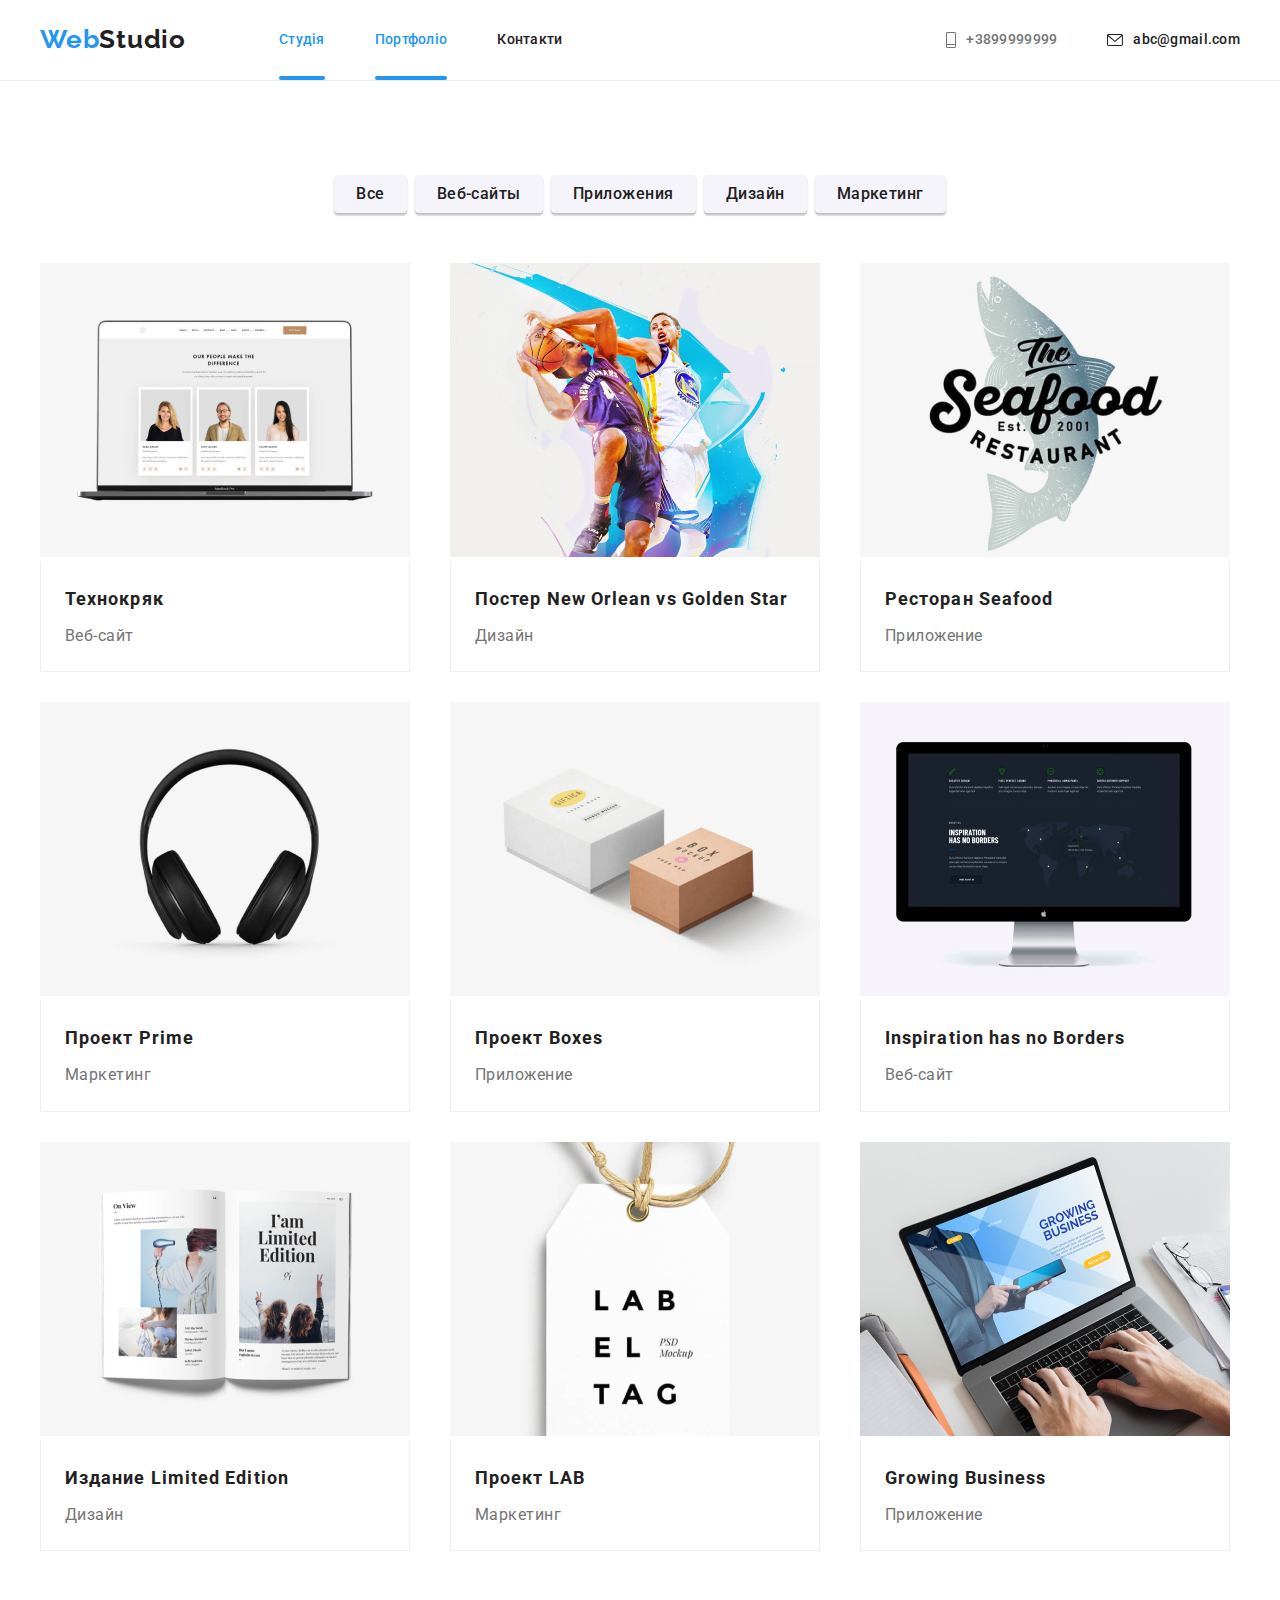
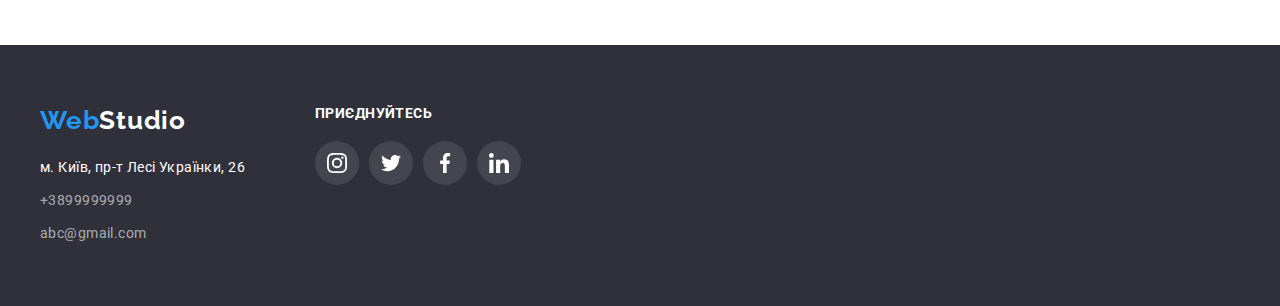
==== commit 390394cb: "1" ====
--- a/portfolio.html
+++ b/portfolio.html
@@ -43,7 +43,7 @@
                 >
               </li>
               <li>
-                <a class="link-item portfolio link" href="./portfolio.html">
+                <a class="link-item current-link portfolio link" href="./portfolio.html">
                   Портфоліо
                 </a>
               </li>
--- a/styles.css/style.css
+++ b/styles.css/style.css
@@ -125,9 +125,10 @@
   
     border-radius: 4px;
     background-color: var(--accent-bg-cl);
+    
   }
 
-
+  
 .header-nav{
     display: flex;
     align-items: center;
@@ -343,10 +344,9 @@
     height: 600px;
     left: 0px;
     top: 80px;
-    /* ; */
+ 
     background: rgba(47, 48, 58, 0.4);
-    /* max-width: 1600px;
-    max-height: 600px; */
+ 
 }
 .title-hero{
     
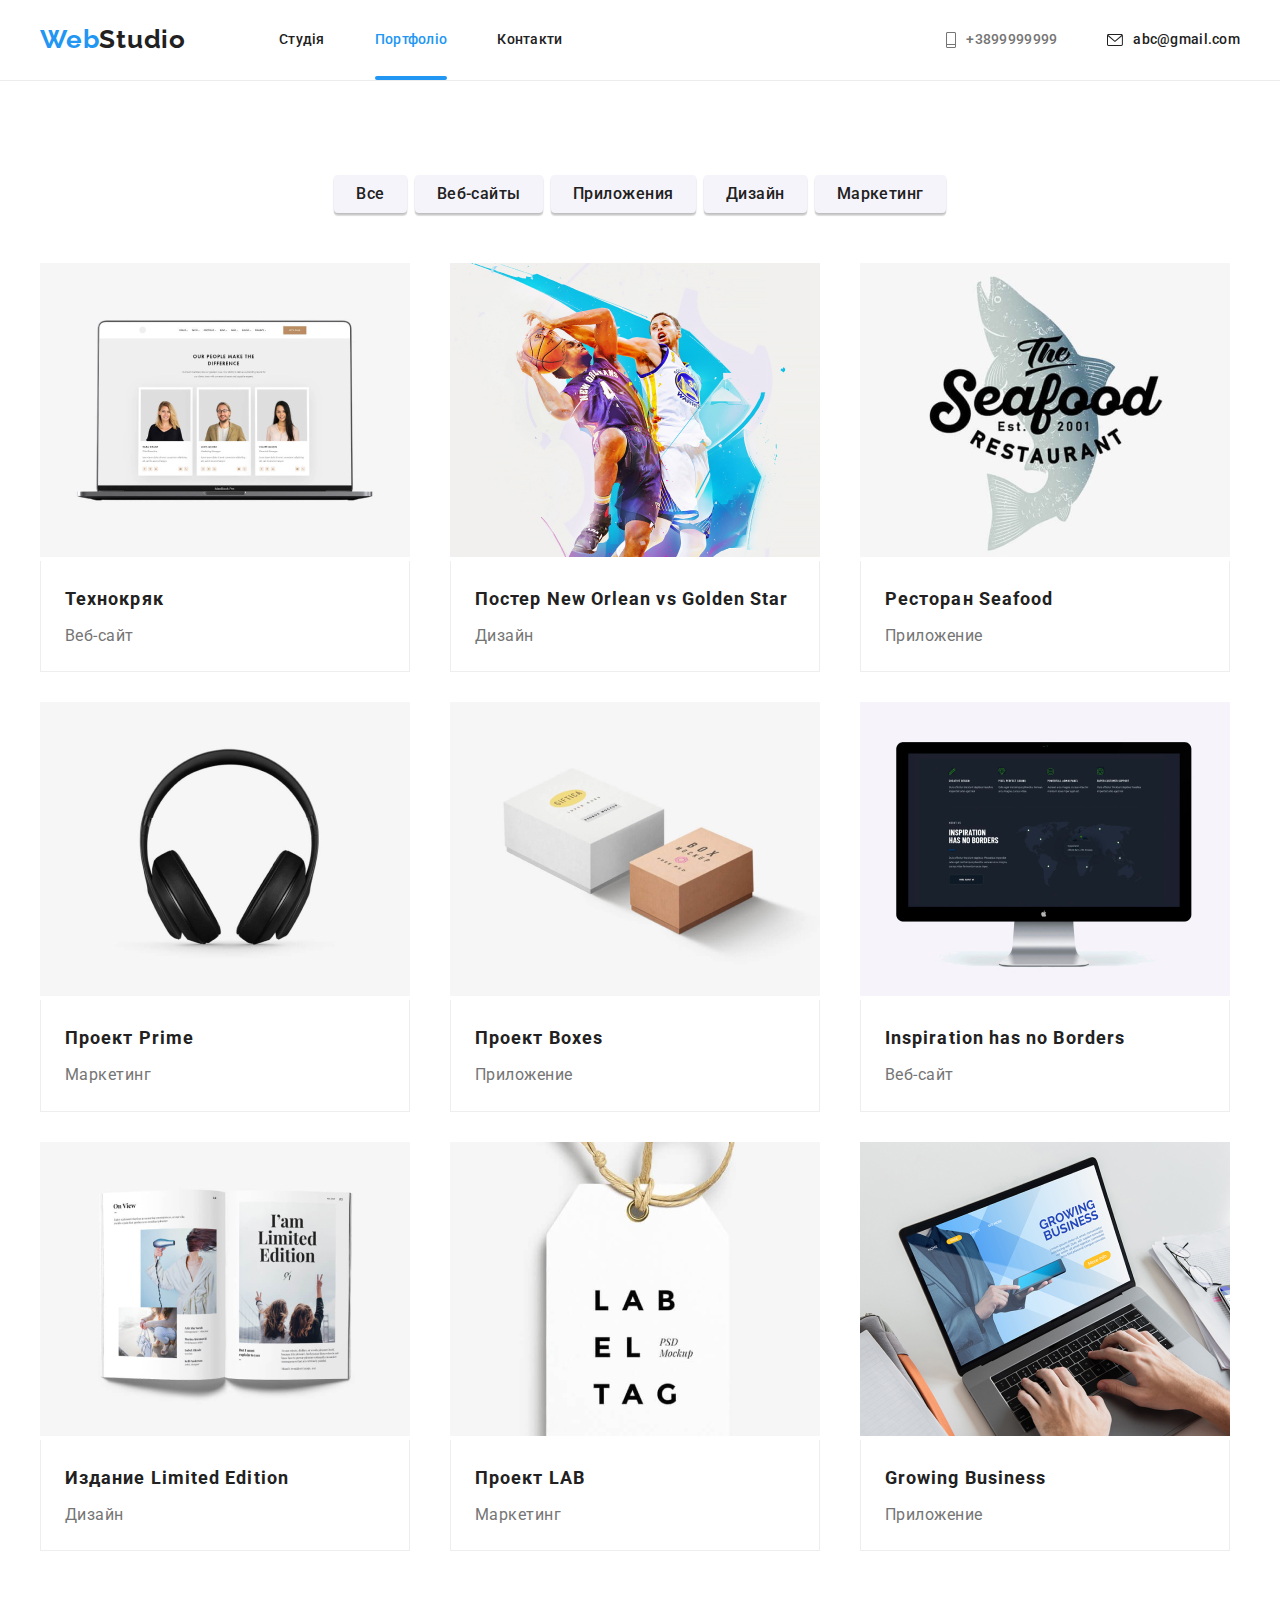
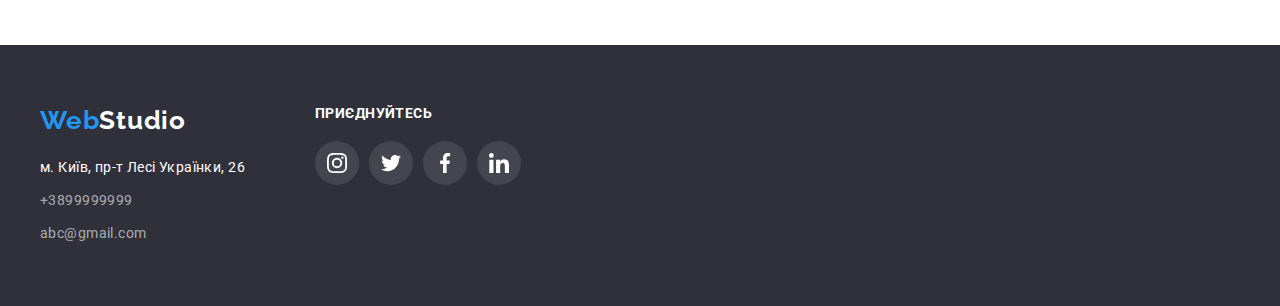
==== commit eb3f567a: "1" ====
--- a/portfolio.html
+++ b/portfolio.html
@@ -37,7 +37,7 @@
             <ul class="list-nav list">
               <li>
                 <a
-                  class="link-item current-link studio link"
+                  class="link-item  studio link"
                   href="./index.html"
                   >Студія</a
                 >
--- a/styles.css/style.css
+++ b/styles.css/style.css
@@ -132,7 +132,7 @@
 .header-nav{
     display: flex;
     align-items: center;
-     
+    transition:var(--time);
 }
 .list-nav{
     display: flex;
@@ -140,6 +140,7 @@
     gap: 50px; 
     padding-left: 0;
     margin: 0;
+    transition:250ms cubic-bezier(0.4, 0, 0.2, 1);
 
    
 }
@@ -154,6 +155,7 @@
     font-size: 14px;
     line-height: 1.14;
     letter-spacing: 0.02em;
+    transition:250ms cubic-bezier(0.4, 0, 0.2, 1);
 }
 
 .logo{
@@ -246,7 +248,7 @@
 
 color: var(--accent-bg-cl);
 caret-color: var(--accent-bg-cl);
-transition:var(--time);
+
 
 }
 
@@ -292,6 +294,7 @@
 .portfolio-item{
     
     flex-basis: calc((100% - 60px) / 3);
+    transition:250ms cubic-bezier(0.4, 0, 0.2, 1);
 }
 
 .studio-current {
@@ -303,13 +306,14 @@
 .contacts-list :hover,
 .contacts-list :focus {
 color: var(--accent-bg-cl);
-transition:var(--time);
+
 
 }
 
 
 .contacts-list {
     padding-left: 0;
+    transition:var(--time);
 }
 
 /* hero */
@@ -582,13 +586,14 @@
     color: #AFB1B8;
     background-color: #ffffff;
     border-radius: 50%;
+    transition:250ms cubic-bezier(0.4, 0, 0.2, 1);
     }
       
 .socials-link:hover,
 .socials-link:focus {
     background-color:var(--accent-bg-cl);
     color:#ffffff;
-    transition:var(--time);
+   
     }
       
 .socials-icon {
@@ -609,8 +614,7 @@
     border-color: 1px solid var(--accent-bg-cl);
   
     color:var(--accent-bg-cl);
-    transition:var(--time);
-  
+   
 }
 
 .client-link{
@@ -622,7 +626,7 @@
     border: 1px solid var(--icons-cl);
     color:var(--icons-cl);
     border-radius: 4px;
-  
+    transition:250ms cubic-bezier(0.4, 0, 0.2, 1); 
 }
 .client-icon{
 fill:currentColor; 
@@ -705,6 +709,9 @@
     
  }
  /* Footer icons */
+ .footer-socials-link{
+    transition:250ms cubic-bezier(0.4, 0, 0.2, 1);
+ }
  .footer-socials {
     display: flex;
     align-items: center;
@@ -712,7 +719,7 @@
     gap: 10px;
     padding-left: 0 ;
     margin:0 auto;
-      
+ 
     }
       
 .footer-socials-link {
@@ -722,7 +729,7 @@
     width: 44px;
     height: 44px;
 
-  
+    
    
     color: #FFFFFF;
     background-color:rgba(255, 255, 255, 0.1);
@@ -732,14 +739,16 @@
 .footer-socials-link:hover,
 .footer-socials-link:focus {
     background-color:var(--accent-bg-cl);
-    transition:var(--time);
+    
     }
       
 .footer-socials-icon {
     fill: currentColor;
+    transition:5s cubic-bezier(0.4, 0, 0.2, 1);
     }
 .footer-socials{
     padding-top: 20px;
+    
 }
 
  /* portfolio css */
@@ -752,7 +761,7 @@
        
 }
 .button{
-     padding:6px 22px;
+    padding:6px 22px;
     font-style: normal;     
     font-weight: 500;
     font-size: 16px;
@@ -767,6 +776,7 @@
     color: var(--main-txt-cl-title);
     background-color:var(--dark-bg-cl-tems);
     box-shadow: 0px 3px 1px rgba(0, 0, 0, 0.1), 0px 1px 2px rgba(0, 0, 0, 0.08), 0px 2px 2px rgba(0, 0, 0, 0.12);
+    transition:250ms cubic-bezier(0.4, 0, 0.2, 1);
     }
     
 .button:hover,
@@ -781,7 +791,7 @@
     letter-spacing: 0.03em; 
     color: var(--main-txt);
     background-color: var(--accent-bg-cl);
-    transition:var(--time);
+   
     
     
     }
@@ -874,6 +884,7 @@
     border-right:1px solid #EEEEEE;
     border-bottom:1px solid #EEEEEE;
     border-left:1px solid #EEEEEE;
+   
         
     
     }
@@ -894,6 +905,7 @@
     margin: 0 auto;
     padding-left: 0;
     padding-bottom: 0px;
+   
        
     }
     
@@ -909,6 +921,7 @@
     margin: 0;
     background: #FFFFFF;
     padding-bottom: 0px;
+    transition:250ms cubic-bezier(0.4, 0, 0.2, 1);
     
       
     }
@@ -916,18 +929,19 @@
 .card-portfolio:focus
     {
 box-shadow: 0px 4px 4px rgba(0, 0, 0, 0.15);
-transition:var(--time);
+
     }
 .portfolio-img{
    
     position: relative;
     overflow: hidden;
+    transition:250ms cubic-bezier(0.4, 0, 0.2, 1);
 }
 .portfolio-item :hover .overlay{
     transform: translateY(0);
     opacity: 1;
     box-shadow: 0px 1px 1px rgba(0, 0, 0, 0.12), 0px 4px 4px rgba(0, 0, 0, 0.06), 1px 4px 6px rgba(0, 0, 0, 0.16);
-    
+   
 }
 .overlay{
     position: absolute;
@@ -943,9 +957,11 @@
     align-content: center;
     justify-content: center;
     background: rgba(33, 150, 243, 0.9);
-    transition: transform var(--time);
+    transition: transform 250ms cubic-bezier(0.4, 0, 0.2, 1);
     overflow: hidden;
     opacity: 0;
+    transition:250ms cubic-bezier(0.4, 0, 0.2, 1);
+    
     
 }
 .overlay-text{
@@ -957,6 +973,7 @@
 
     letter-spacing: 0.03em;
     user-select: none;
+   
 }
 .portfolio-box{
 
@@ -972,7 +989,9 @@
     width: 100%;
     height: 100%;
     background: rgba(0, 0, 0, 0.2);
-    }
+    transition: opacity 250ms ease-out, visibility 250ms ease-out;
+    }
+   
 .modal {
     position: relative;
     top: 50%;
@@ -984,7 +1003,7 @@
     
     box-shadow: 0px 1px 3px rgba(0, 0, 0, 0.12), 0px 1px 1px rgba(0, 0, 0, 0.14), 0px 2px 1px rgba(0, 0, 0, 0.2);
     border-radius: 4px;
-
+    transition:var(--time);
 
 }
 .modal-btn{
@@ -1002,7 +1021,7 @@
     background:var(--main-txt);
     border: 1px solid rgba(0, 0, 0, 0.1);
     cursor: pointer;
-
+    transition:var(--time);
 }
 .backdrop.is-hidden {
     opacity: 0;
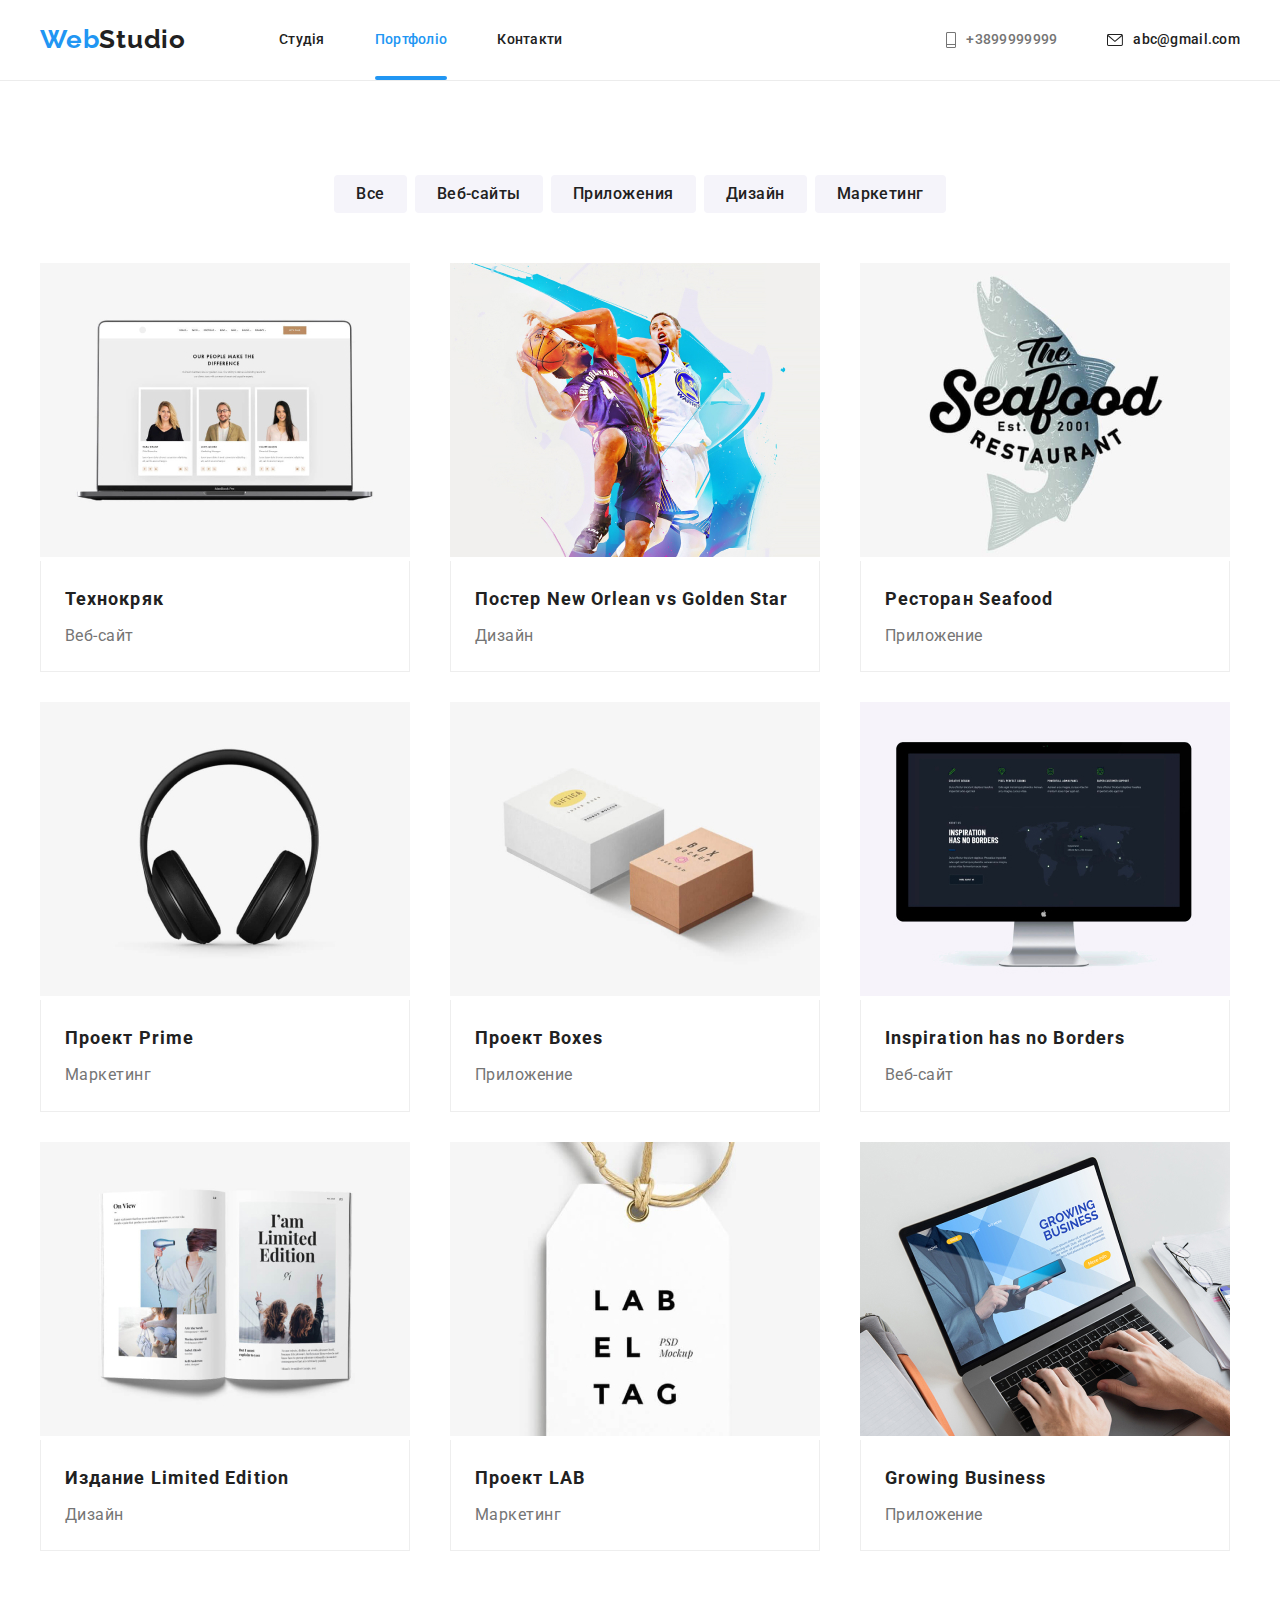
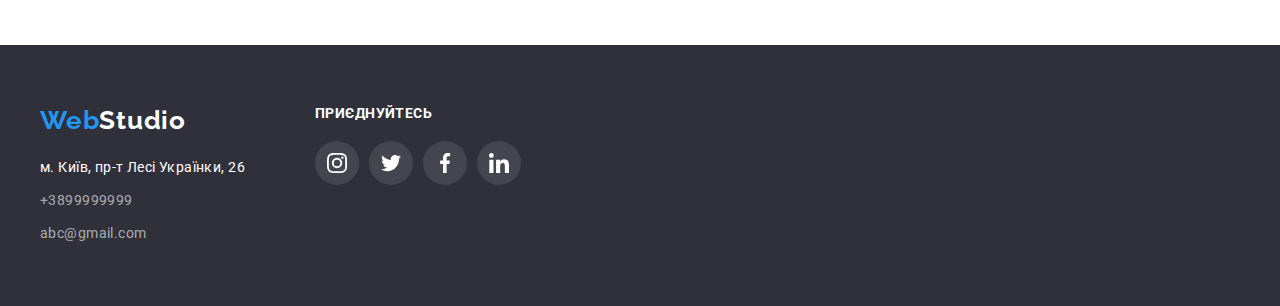
==== commit caf377c9: "Update portfolio.html" ====
--- a/portfolio.html
+++ b/portfolio.html
@@ -222,11 +222,8 @@
                 <a class="card-portfolio button-link" href="">
                  
                    <div class="portfolio-img">
-                    <img
-                    <img
-                    src="./images/portfolio/7.jpg"
-                    alt="Издание Limited Edition"
-                  />
+                    <img <img src="./images/portfolio/7.jpg"
+                     alt="Издание Limited Edition"/>
                     <div class="overlay">
                       <p class="overlay-text">
                         Ресурс пропонує комплексні пропозиції з різним рівнем функціоналу та сервісів. Все це дозволить відвідувачу отримати вичерпні відомості про компанію чи приватну особу.
--- a/styles.css/style.css
+++ b/styles.css/style.css
@@ -443,6 +443,7 @@
 }
 .list-features-item{
     width: 270px;
+    padding-left: 0;
    
 }
 .features-img{
@@ -465,6 +466,9 @@
     margin: 0;
     padding: 0;
     
+}
+.box-img-occupation{
+    margin-top: 50px;
 }
 
 /* Works */
@@ -775,7 +779,7 @@
     
     color: var(--main-txt-cl-title);
     background-color:var(--dark-bg-cl-tems);
-    box-shadow: 0px 3px 1px rgba(0, 0, 0, 0.1), 0px 1px 2px rgba(0, 0, 0, 0.08), 0px 2px 2px rgba(0, 0, 0, 0.12);
+   
     transition:250ms cubic-bezier(0.4, 0, 0.2, 1);
     }
     
@@ -791,6 +795,7 @@
     letter-spacing: 0.03em; 
     color: var(--main-txt);
     background-color: var(--accent-bg-cl);
+    box-shadow: 0px 3px 1px rgba(0, 0, 0, 0.1), 0px 1px 2px rgba(0, 0, 0, 0.08), 0px 2px 2px rgba(0, 0, 0, 0.12);
    
     
     
@@ -1003,7 +1008,7 @@
     
     box-shadow: 0px 1px 3px rgba(0, 0, 0, 0.12), 0px 1px 1px rgba(0, 0, 0, 0.14), 0px 2px 1px rgba(0, 0, 0, 0.2);
     border-radius: 4px;
-    transition:var(--time);
+    transition:250ms cubic-bezier(0.4, 0, 0.2, 1);
 
 }
 .modal-btn{
@@ -1021,8 +1026,9 @@
     background:var(--main-txt);
     border: 1px solid rgba(0, 0, 0, 0.1);
     cursor: pointer;
-    transition:var(--time);
-}
+
+}
+
 .backdrop.is-hidden {
     opacity: 0;
     visibility: hidden;
@@ -1031,5 +1037,6 @@
 .backdrop.is-hidden .modal {
     opacity: 0;
     transform: translate(-50%, -50%) scale(0.3) rotate(1turn);
+    
   }
    
